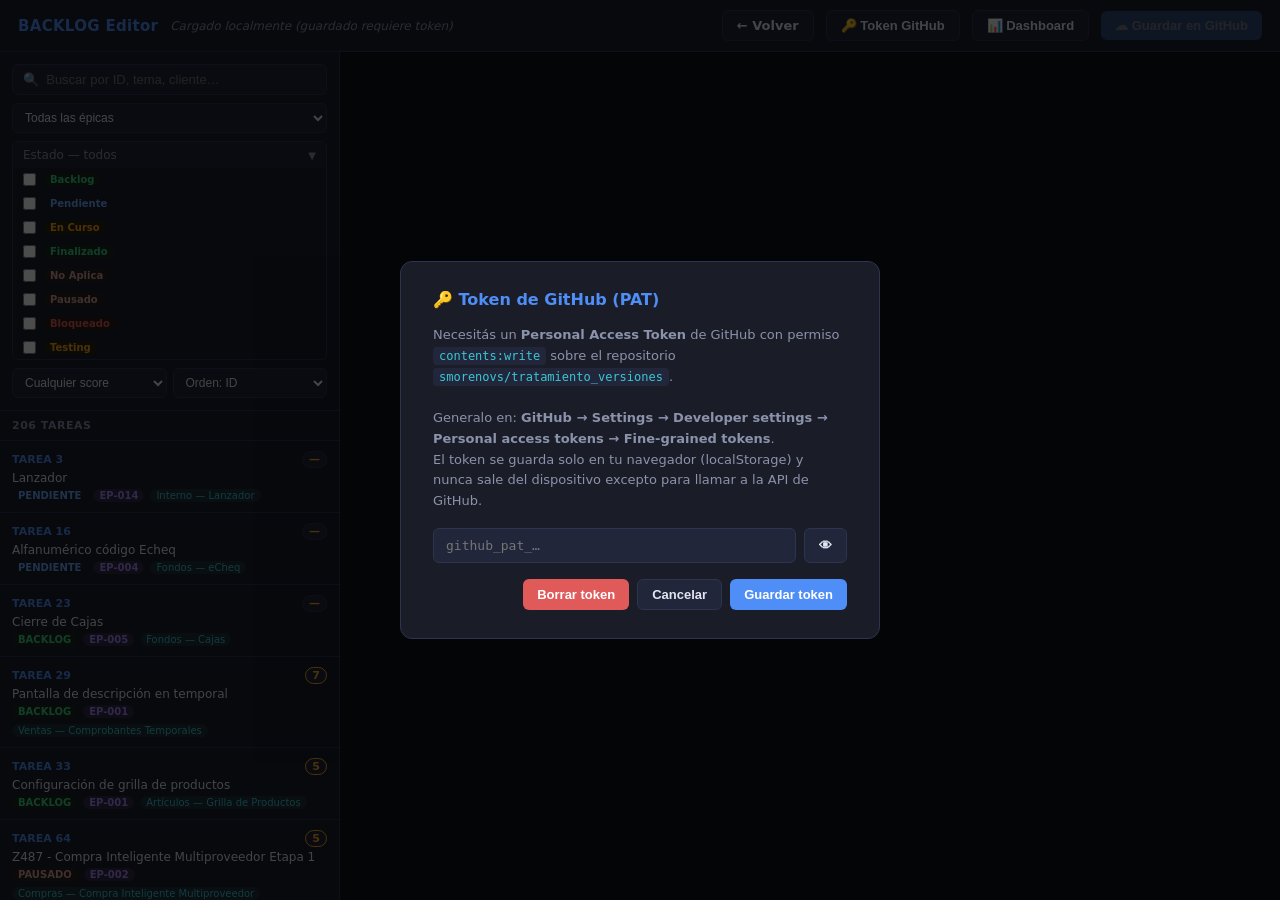
==== backlog.html @ e95cd707 "Score por Epica" ====
<!DOCTYPE html>
<html lang="es">
<head>
<meta charset="UTF-8">
<meta name="viewport" content="width=device-width, initial-scale=1.0">
<title>BACKLOG Editor — VS Ingeniería</title>
<style>
  :root {
    --bg: #0f1117;
    --bg2: #1a1d27;
    --bg3: #22263a;
    --border: #2e3350;
    --accent: #4f8ef7;
    --accent2: #7c5cbf;
    --text: #e2e6f0;
    --text2: #8b92ab;
    --green: #3ecf8e;
    --yellow: #f5a623;
    --red: #e05a5a;
    --cyan: #3bc7d6;
    --radius: 8px;
    --sidebar-w: 340px;
  }
  * { box-sizing: border-box; margin: 0; padding: 0; }
  body { font-family: 'Segoe UI', system-ui, sans-serif; background: var(--bg); color: var(--text); height: 100vh; display: flex; flex-direction: column; overflow: hidden; }

  /* ── TOPBAR ── */
  #topbar {
    display: flex; align-items: center; gap: 12px;
    padding: 10px 18px; background: var(--bg2); border-bottom: 1px solid var(--border);
    flex-shrink: 0;
  }
  #topbar h1 { font-size: 15px; font-weight: 700; color: var(--accent); letter-spacing: .3px; }
  #topbar .sep { flex: 1; }
  #sync-status { font-size: 12px; color: var(--text2); font-style: italic; }
  #dirty-badge { display: none; background: var(--yellow); color: #000; font-size: 11px; font-weight: 700; padding: 2px 7px; border-radius: 10px; }
  button { cursor: pointer; border: none; border-radius: 6px; font-size: 13px; font-weight: 600; padding: 7px 14px; transition: opacity .15s; }
  button:hover { opacity: .85; }
  .btn-secondary { background: var(--bg3); color: var(--text); border: 1px solid var(--border); }
  .btn-save  { background: var(--accent); color: #fff; }
  .btn-save:disabled { opacity: .4; cursor: default; }
  .btn-danger { background: var(--red); color: #fff; }
  a.btn-back { text-decoration: none; background: var(--bg3); color: var(--text); border: 1px solid var(--border); border-radius: 6px; font-size: 13px; font-weight: 600; padding: 7px 14px; }
  a.btn-back:hover { opacity: .85; }

  /* ── BODY ── */
  #body { display: flex; flex: 1; overflow: hidden; }

  /* ── SIDEBAR ── */
  #sidebar {
    width: var(--sidebar-w); min-width: var(--sidebar-w);
    background: var(--bg2); border-right: 1px solid var(--border);
    display: flex; flex-direction: column; overflow: hidden;
  }
  #filters { padding: 12px; display: flex; flex-direction: column; gap: 8px; border-bottom: 1px solid var(--border); }
  #search {
    background: var(--bg3); border: 1px solid var(--border); color: var(--text);
    border-radius: 6px; padding: 7px 10px; font-size: 13px; width: 100%;
  }
  #search:focus { outline: none; border-color: var(--accent); }
  .filter-row { display: flex; gap: 6px; }
  select {
    flex: 1; background: var(--bg3); border: 1px solid var(--border);
    color: var(--text); border-radius: 6px; padding: 6px 8px; font-size: 12px;
  }
  select:focus { outline: none; border-color: var(--accent); }
  #list-header {
    padding: 8px 12px; font-size: 11px; color: var(--text2); font-weight: 600;
    text-transform: uppercase; letter-spacing: .5px; border-bottom: 1px solid var(--border);
    display: flex; justify-content: space-between;
  }
  #task-list { flex: 1; overflow-y: auto; }
  .task-item {
    padding: 10px 12px; border-bottom: 1px solid var(--border);
    cursor: pointer; transition: background .1s;
  }
  .task-item:hover { background: var(--bg3); }
  .task-item.active { background: rgba(79,142,247,.12); border-left: 3px solid var(--accent); }
  .task-item .ti-top { display: flex; align-items: center; gap: 6px; margin-bottom: 3px; }
  .task-item .ti-id { font-size: 11px; font-weight: 700; color: var(--accent); }
  .task-item .ti-score {
    margin-left: auto; font-size: 11px; font-weight: 700;
    background: var(--bg3); border: 1px solid var(--border);
    padding: 1px 6px; border-radius: 10px; color: var(--yellow);
  }
  .task-item .ti-score.has-score { border-color: var(--yellow); }
  .task-item .ti-tema { font-size: 12px; color: var(--text); overflow: hidden; display: -webkit-box; -webkit-line-clamp: 2; -webkit-box-orient: vertical; }
  .task-item .ti-meta { display: flex; gap: 6px; margin-top: 4px; flex-wrap: wrap; }
  .badge { font-size: 10px; font-weight: 600; padding: 1px 6px; border-radius: 10px; }
  .badge-estado-1 { background: #1a2a1a; color: var(--green); }
  .badge-estado-2 { background: #1a1f2a; color: #6aa8ff; }
  .badge-estado-3 { background: #2a2010; color: var(--yellow); }
  .badge-estado-6 { background: #2a1e1e; color: #d4a0a0; }
  .badge-estado-7 { background: #2a1a1a; color: var(--red); }
  .badge-epica { background: rgba(124,92,191,.2); color: #a886f7; }
  .badge-modulo { background: rgba(59,199,214,.1); color: var(--cyan); font-weight: 500; }

  /* ── FILTRO ESTADOS (checkboxes) ── */
  .estado-filter { border: 1px solid var(--border); border-radius: 6px; overflow: hidden; }
  .estado-filter-header {
    display: flex; align-items: center; justify-content: space-between;
    padding: 6px 10px; background: var(--bg3); cursor: pointer; user-select: none;
    font-size: 12px; color: var(--text2);
  }
  .estado-filter-header:hover { color: var(--text); }
  .estado-filter-header .ef-chevron { font-size: 10px; transition: transform .2s; }
  .estado-filter-header.collapsed .ef-chevron { transform: rotate(-90deg); }
  .estado-filter-body { display: flex; flex-direction: column; gap: 1px; }
  .estado-filter-body.hidden { display: none; }
  .estado-cb-row {
    display: flex; align-items: center; gap: 8px;
    padding: 5px 10px; cursor: pointer;
    transition: background .1s;
  }
  .estado-cb-row:hover { background: var(--bg3); }
  .estado-cb-row input[type=checkbox] { accent-color: var(--accent); width: 13px; height: 13px; cursor: pointer; flex-shrink: 0; }
  .estado-cb-row .badge { pointer-events: none; }

  /* ── MAIN ── */
  #main { flex: 1; overflow-y: auto; padding: 24px; display: flex; flex-direction: column; }
  #empty-state { flex: 1; display: flex; flex-direction: column; align-items: center; justify-content: center; color: var(--text2); gap: 10px; }
  #empty-state .big { font-size: 40px; }
  #loading-state { flex: 1; display: none; flex-direction: column; align-items: center; justify-content: center; color: var(--text2); gap: 10px; }
  .spinner { width: 32px; height: 32px; border: 3px solid var(--border); border-top-color: var(--accent); border-radius: 50%; animation: spin .8s linear infinite; }
  @keyframes spin { to { transform: rotate(360deg); } }

  #editor { display: none; }
  .section { background: var(--bg2); border: 1px solid var(--border); border-radius: var(--radius); margin-bottom: 16px; overflow: hidden; }
  .section-header {
    padding: 12px 16px; background: var(--bg3); cursor: pointer;
    display: flex; align-items: center; gap: 8px; user-select: none;
    border-bottom: 1px solid var(--border);
  }
  .section-header h3 { font-size: 13px; font-weight: 700; text-transform: uppercase; letter-spacing: .5px; }
  .section-header .chevron { margin-left: auto; font-size: 12px; color: var(--text2); transition: transform .2s; }
  .section-header.collapsed .chevron { transform: rotate(-90deg); }
  .section-body { padding: 16px; display: grid; gap: 12px; }
  .section-body.hidden { display: none; }

  .field { display: flex; flex-direction: column; gap: 4px; }
  .field label { font-size: 11px; font-weight: 700; text-transform: uppercase; letter-spacing: .5px; color: var(--text2); }
  .field input, .field textarea, .field select {
    background: var(--bg3); border: 1px solid var(--border);
    color: var(--text); border-radius: 6px; padding: 8px 10px; font-size: 13px;
    font-family: inherit; transition: border-color .15s;
  }
  .field input:focus, .field textarea:focus, .field select:focus { outline: none; border-color: var(--accent); }
  .field textarea { resize: vertical; min-height: 70px; line-height: 1.5; }
  .field .readonly { opacity: .55; cursor: default; }
  .grid-2 { grid-template-columns: 1fr 1fr; }
  .grid-3 { grid-template-columns: 1fr 1fr 1fr; }
  .col-span-2 { grid-column: span 2; }
  .col-span-3 { grid-column: span 3; }

  .criterio-list { display: flex; flex-direction: column; gap: 6px; }
  .criterio-row { display: flex; gap: 6px; align-items: flex-start; }
  .criterio-row span { color: var(--text2); font-size: 13px; line-height: 34px; }
  .criterio-row input { flex: 1; }
  .btn-icon { background: none; border: 1px solid var(--border); color: var(--text2); padding: 4px 8px; font-size: 14px; border-radius: 4px; }
  .btn-icon:hover { background: var(--bg3); color: var(--text); }
  .btn-add-ca { background: none; border: 1px dashed var(--border); color: var(--text2); font-size: 12px; padding: 6px; width: 100%; border-radius: 6px; margin-top: 4px; }
  .btn-add-ca:hover { border-color: var(--accent); color: var(--accent); }

  .scoring-grid { display: grid; grid-template-columns: 1fr 1fr 1fr 1fr 1fr; gap: 12px; }
  .score-field { display: flex; flex-direction: column; gap: 6px; align-items: center; text-align: center; }
  .score-field label { font-size: 11px; font-weight: 700; text-transform: uppercase; letter-spacing: .5px; color: var(--text2); }
  .score-field input {
    width: 100%; text-align: center; font-size: 20px; font-weight: 700;
    background: var(--bg3); border: 1px solid var(--border);
    color: var(--text); border-radius: 8px; padding: 12px 8px;
  }
  .score-field input:focus { outline: none; border-color: var(--accent); }
  .score-field.total input {
    background: rgba(245,166,35,.08); border-color: var(--yellow);
    color: var(--yellow); cursor: default; font-size: 24px; pointer-events: none;
  }
  .score-hint { font-size: 10px; color: var(--text2); }

  /* ── MODAL PAT ── */
  #pat-overlay {
    display: none; position: fixed; inset: 0; background: rgba(0,0,0,.7);
    z-index: 100; align-items: center; justify-content: center;
  }
  #pat-overlay.open { display: flex; }
  #pat-modal {
    background: var(--bg2); border: 1px solid var(--border); border-radius: 12px;
    padding: 28px 32px; width: 480px; max-width: 95vw; display: flex; flex-direction: column; gap: 16px;
  }
  #pat-modal h2 { font-size: 16px; font-weight: 700; color: var(--accent); }
  #pat-modal p { font-size: 13px; color: var(--text2); line-height: 1.6; }
  #pat-modal code { background: var(--bg3); padding: 2px 6px; border-radius: 4px; font-size: 12px; color: var(--cyan); }
  #pat-modal .pat-input-row { display: flex; gap: 8px; }
  #pat-input {
    flex: 1; background: var(--bg3); border: 1px solid var(--border); color: var(--text);
    border-radius: 6px; padding: 9px 12px; font-size: 13px; font-family: monospace;
  }
  #pat-input:focus { outline: none; border-color: var(--accent); }
  #pat-modal .pat-actions { display: flex; gap: 8px; justify-content: flex-end; }
  #pat-error { font-size: 12px; color: var(--red); display: none; }

  /* ── DASHBOARD ── */
  #dashboard { display: none; overflow-y: auto; padding: 24px; flex: 1; }
  .dash-grid { display: grid; grid-template-columns: 1fr 1fr; gap: 16px; }
  .dash-full { grid-column: span 2; }
  .dash-card { background: var(--bg2); border: 1px solid var(--border); border-radius: var(--radius); padding: 18px 20px; }
  .dash-card-title {
    font-size: 11px; font-weight: 700; text-transform: uppercase; letter-spacing: .6px;
    color: var(--text2); margin-bottom: 14px;
  }
  /* Epica × estado */
  .dep-row { display: flex; align-items: center; gap: 8px; margin-bottom: 7px; font-size: 12px; }
  .dep-label { width: 130px; flex-shrink: 0; color: var(--text2); white-space: nowrap; overflow: hidden; text-overflow: ellipsis; }
  .dep-track { flex: 1; height: 10px; background: var(--bg3); border-radius: 5px; overflow: hidden; display: flex; }
  .dep-seg { height: 100%; }
  .dep-total { width: 28px; text-align: right; color: var(--text2); font-size: 11px; flex-shrink: 0; }
  .dep-score-wrap { display: flex; align-items: center; gap: 4px; flex-shrink: 0; }
  .dep-score-track { width: 40px; height: 6px; background: var(--bg3); border-radius: 3px; overflow: hidden; }
  .dep-score-fill { height: 100%; background: var(--yellow); border-radius: 3px; }
  .dep-score-lbl { font-size: 10px; color: var(--yellow); width: 32px; text-align: right; }
  .dep-seg-1 { background: var(--green); }
  .dep-seg-2 { background: #6aa8ff; }
  .dep-seg-3 { background: var(--yellow); }
  .dep-seg-4 { background: #50c878; }
  .dep-seg-5 { background: #888; }
  .dep-seg-6 { background: #d4a0a0; }
  .dep-seg-7 { background: var(--red); }
  .dep-seg-8 { background: var(--cyan); }
  /* Score vs Sin Score */
  .dash-score-pair { display: flex; gap: 24px; margin-bottom: 14px; }
  .dash-big-block { display: flex; flex-direction: column; align-items: center; gap: 2px; flex: 1; }
  .dash-big { font-size: 36px; font-weight: 700; }
  .dash-big.scored { color: var(--yellow); }
  .dash-big.unscored { color: var(--text2); }
  .dash-big-label { font-size: 11px; color: var(--text2); text-transform: uppercase; letter-spacing: .4px; }
  .dash-prop-track { height: 8px; background: var(--bg3); border-radius: 4px; overflow: hidden; }
  .dash-prop-fill { height: 100%; background: var(--yellow); border-radius: 4px; }
  /* Distribución */
  .dist-row { display: flex; align-items: center; gap: 8px; margin-bottom: 5px; font-size: 12px; }
  .dist-key { width: 28px; text-align: right; color: var(--accent); font-weight: 700; flex-shrink: 0; }
  .dist-track { flex: 1; height: 14px; background: var(--bg3); border-radius: 3px; overflow: hidden; }
  .dist-fill { height: 100%; background: var(--accent); border-radius: 3px; opacity: .8; }
  .dist-count { width: 28px; color: var(--text2); font-size: 11px; flex-shrink: 0; }
  /* Criterios */
  .crit-row { display: flex; align-items: center; gap: 10px; margin-bottom: 10px; font-size: 12px; }
  .crit-label { width: 100px; flex-shrink: 0; color: var(--text); font-weight: 600; }
  .crit-filled { width: 60px; flex-shrink: 0; font-size: 11px; color: var(--text2); }
  .crit-track { flex: 1; height: 8px; background: var(--bg3); border-radius: 4px; overflow: hidden; }
  .crit-fill { height: 100%; background: var(--accent2); border-radius: 4px; }
  .crit-avg { width: 36px; text-align: right; font-weight: 700; color: var(--accent2); font-size: 13px; flex-shrink: 0; }
  .dash-legend { display: flex; flex-wrap: wrap; gap: 8px; margin-bottom: 12px; }
  .dash-legend-item { display: flex; align-items: center; gap: 4px; font-size: 10px; color: var(--text2); }
  .dash-legend-dot { width: 8px; height: 8px; border-radius: 50%; flex-shrink: 0; }

  /* ── TOAST ── */
  #toast {
    position: fixed; bottom: 24px; right: 24px; z-index: 200;
    background: var(--bg2); border: 1px solid var(--border); border-radius: 8px;
    padding: 12px 18px; font-size: 13px; font-weight: 600;
    transform: translateY(80px); opacity: 0; transition: all .3s;
    pointer-events: none;
  }
  #toast.show { transform: translateY(0); opacity: 1; }
  #toast.success { border-color: var(--green); color: var(--green); }
  #toast.error   { border-color: var(--red);   color: var(--red);   }

  ::-webkit-scrollbar { width: 6px; }
  ::-webkit-scrollbar-track { background: transparent; }
  ::-webkit-scrollbar-thumb { background: var(--border); border-radius: 3px; }
  ::-webkit-scrollbar-thumb:hover { background: #4a5070; }
</style>
</head>
<body>

<!-- TOP BAR -->
<div id="topbar">
  <h1>BACKLOG Editor</h1>
  <span id="sync-status">Cargando…</span>
  <span id="dirty-badge">● Sin guardar</span>
  <span class="sep"></span>
  <a href="index.html" class="btn-back">← Volver</a>
  <button class="btn-secondary" onclick="openPatModal()">🔑 Token GitHub</button>
  <button class="btn-secondary" id="btn-dash" onclick="toggleDashboard()" disabled>📊 Dashboard</button>
  <button class="btn-save" id="btn-save" onclick="saveToGitHub()" disabled>☁ Guardar en GitHub</button>
</div>

<!-- BODY -->
<div id="body">

  <!-- SIDEBAR -->
  <div id="sidebar">
    <div id="filters">
      <input id="search" type="text" placeholder="🔍  Buscar por ID, tema, cliente…" oninput="renderList()">
      <div class="filter-row">
        <select id="f-epica" onchange="renderList()">
          <option value="">Todas las épicas</option>
        </select>
      </div>
      <div class="estado-filter">
        <div class="estado-filter-header" onclick="toggleEstadoFilter(this)">
          <span id="estado-filter-label">Estado — todos</span>
          <span class="ef-chevron">▼</span>
        </div>
        <div class="estado-filter-body">
          <label class="estado-cb-row"><input type="checkbox" value="1_BACKLOG"    onchange="renderList(); updateEstadoLabel()"><span class="badge badge-estado-1">Backlog</span></label>
          <label class="estado-cb-row"><input type="checkbox" value="2_PENDIENTE"  onchange="renderList(); updateEstadoLabel()"><span class="badge badge-estado-2">Pendiente</span></label>
          <label class="estado-cb-row"><input type="checkbox" value="3_EN CURSO"   onchange="renderList(); updateEstadoLabel()"><span class="badge badge-estado-3">En Curso</span></label>
          <label class="estado-cb-row"><input type="checkbox" value="4_FINALIZADO" onchange="renderList(); updateEstadoLabel()"><span class="badge badge-estado-1">Finalizado</span></label>
          <label class="estado-cb-row"><input type="checkbox" value="5_NO APLICA"  onchange="renderList(); updateEstadoLabel()"><span class="badge badge-estado-6">No Aplica</span></label>
          <label class="estado-cb-row"><input type="checkbox" value="6_PAUSADO"    onchange="renderList(); updateEstadoLabel()"><span class="badge badge-estado-6">Pausado</span></label>
          <label class="estado-cb-row"><input type="checkbox" value="7_BLOQUEADO"  onchange="renderList(); updateEstadoLabel()"><span class="badge badge-estado-7">Bloqueado</span></label>
          <label class="estado-cb-row"><input type="checkbox" value="8_TESTING"    onchange="renderList(); updateEstadoLabel()"><span class="badge badge-estado-3">Testing</span></label>
        </div>
      </div>
      <div class="filter-row">
        <select id="f-score-filter" onchange="renderList()">
          <option value="">Cualquier score</option>
          <option value="scored">Con score</option>
          <option value="unscored">Sin score</option>
        </select>
        <select id="f-sort" onchange="renderList()">
          <option value="id">Orden: ID</option>
          <option value="score-desc">Score ↓</option>
          <option value="score-asc">Score ↑</option>
          <option value="epica">Épica</option>
        </select>
      </div>
    </div>
    <div id="list-header">
      <span id="list-count">0 tareas</span>
    </div>
    <div id="task-list"></div>
  </div>

  <!-- MAIN -->
  <div id="main">
    <div id="loading-state" style="display:flex">
      <div class="spinner"></div>
      <div>Cargando BACKLOG…</div>
    </div>

    <div id="empty-state" style="display:none">
      <div class="big">⚠️</div>
      <div id="empty-msg">No se pudo cargar el BACKLOG.</div>
    </div>

    <div id="dashboard"></div>

    <div id="editor">
      <!-- HEADER DE TAREA -->
      <div class="section">
        <div class="section-header" onclick="toggleSection(this)">
          <h3 id="editor-title">Tarea</h3>
          <span class="badge badge-estado-2" id="badge-estado"></span>
          <span class="badge badge-epica" id="badge-epica"></span>
          <span class="chevron">▼</span>
        </div>
        <div class="section-body grid-2">
          <div class="field col-span-2">
            <label>Tema</label>
            <input type="text" id="f-tema" oninput="markDirty()">
          </div>
          <div class="field">
            <label>Identificador</label>
            <input type="text" id="f-ident" class="readonly" readonly>
          </div>
          <div class="field">
            <label>Cliente</label>
            <input type="text" id="f-cliente" oninput="markDirty()">
          </div>
          <div class="field">
            <label>Tipo</label>
            <select id="f-tipo" onchange="markDirty()">
              <option>Nuevo</option><option>Mejora</option><option>Ajuste</option>
              <option>Revisar</option><option>Investigación</option>
            </select>
          </div>
          <div class="field">
            <label>Estado</label>
            <select id="f-estado-t" onchange="markDirty(); updateBadges()">
              <option value="1_BACKLOG">1_BACKLOG</option>
              <option value="2_PENDIENTE">2_PENDIENTE</option>
              <option value="3_EN CURSO">3_EN CURSO</option>
              <option value="4_FINALIZADO">4_FINALIZADO</option>
              <option value="5_NO APLICA">5_NO APLICA</option>
              <option value="6_PAUSADO">6_PAUSADO</option>
              <option value="7_BLOQUEADO">7_BLOQUEADO</option>
              <option value="8_TESTING">8_TESTING</option>
            </select>
          </div>
          <div class="field">
            <label>Responsable</label>
            <input type="text" id="f-responsable" oninput="markDirty()">
          </div>
          <div class="field col-span-2">
            <label>Detalle</label>
            <textarea id="f-detalle" rows="3" oninput="markDirty()"></textarea>
          </div>
        </div>
      </div>

      <!-- CASO DE USO -->
      <div class="section">
        <div class="section-header" onclick="toggleSection(this)">
          <h3>Historia de Usuario &amp; Caso de Uso</h3>
          <span class="chevron">▼</span>
        </div>
        <div class="section-body">
          <div class="field">
            <label>Historia de Usuario</label>
            <textarea id="f-hu" rows="2" oninput="markDirty()"></textarea>
          </div>
          <div style="display:grid;grid-template-columns:1fr 1fr 1fr;gap:12px">
            <div class="field">
              <label>Módulo</label>
              <input type="text" id="f-modulo" oninput="markDirty()">
            </div>
            <div class="field">
              <label>Épica</label>
              <select id="f-epica-t" onchange="markDirty(); updateBadges()"></select>
            </div>
            <div class="field">
              <label>Complejidad</label>
              <select id="f-complejidad" onchange="markDirty()">
                <option>Baja</option><option>Media</option><option>Alta</option>
              </select>
            </div>
          </div>
          <div class="field">
            <label>Actor</label>
            <input type="text" id="f-actor" oninput="markDirty()">
          </div>
          <div class="field">
            <label>Precondición</label>
            <textarea id="f-pre" rows="2" oninput="markDirty()"></textarea>
          </div>
          <div class="field">
            <label>Flujo Normal</label>
            <textarea id="f-flujo-n" rows="4" oninput="markDirty()"></textarea>
          </div>
          <div class="field">
            <label>Flujo Alternativo</label>
            <textarea id="f-flujo-a" rows="2" oninput="markDirty()"></textarea>
          </div>
          <div class="field">
            <label>Postcondición</label>
            <textarea id="f-post" rows="2" oninput="markDirty()"></textarea>
          </div>
          <div class="field">
            <label>Excepción</label>
            <textarea id="f-excep" rows="2" oninput="markDirty()"></textarea>
          </div>
          <div class="field">
            <label>Criterios de Aceptación</label>
            <div class="criterio-list" id="ca-list"></div>
            <button class="btn-add-ca" onclick="addCriterio()">+ Agregar criterio</button>
          </div>
        </div>
      </div>

      <!-- SCORING -->
      <div class="section">
        <div class="section-header" onclick="toggleSection(this)">
          <h3>Scoring &amp; Priorización</h3>
          <span class="chevron">▼</span>
        </div>
        <div class="section-body">
          <div class="scoring-grid">
            <div class="score-field">
              <label>Impacto</label>
              <input type="number" id="f-impacto" min="0" max="100" placeholder="—">
              <span class="score-hint">¿Qué consecuencia real tiene para el negocio si esta tarea no se resuelve en el próximo sprint?</span>
              <span class="score-hint">Valores posibles: 1 (Bajo), 2 (Medio), 3 (Alto)</span>
            </div>
            <div class="score-field">
              <label>Estado Ejec.</label>
              <input type="number" id="f-estado-ejec" min="0" max="100" placeholder="—">
              <span class="score-hint">¿Puede avanzar en el próximo sprint, o tiene un impedimento?</span>
              <span class="score-hint">Valores posibles: 0 (Pausado), 1 (Bloqueo externo), 2 (Desbloqueable), 3 (Activo)</span>
            </div>
            <div class="score-field">
              <label>Esfuerzo</label>
              <input type="number" id="f-esfuerzo" min="0" max="100" placeholder="—">
              <span class="score-hint">¿Cuánto cuesta hacer la tarea? (inverso de complejidad — los quick wins suben)</span>
              <span class="score-hint">Valores posibles: 1 (Alto), 2 (Medio), 3 (Bajo)</span>
            </div>
            <div class="score-field">
              <label>Presión</label>
              <input type="number" id="f-presion" min="0" max="100" placeholder="—">
              <span class="score-hint">¿Algún cliente preguntó por esta tarea en los últimos 30 días?</span>
              <span class="score-hint">Valores posibles: 0 (No), 1 (Si)</span>
            </div>
            <div class="score-field total">
              <label>Score Total</label>
              <input type="number" id="f-score-total" placeholder="—" tabindex="-1">
              <span class="score-hint">Suma automática</span>
            </div>
          </div>
        </div>
      </div>
    </div><!-- /editor -->
  </div><!-- /main -->
</div><!-- /body -->

<!-- MODAL: GitHub PAT -->
<div id="pat-overlay">
  <div id="pat-modal">
    <h2>🔑 Token de GitHub (PAT)</h2>
    <p>
      Necesitás un <strong>Personal Access Token</strong> de GitHub con permiso
      <code>contents:write</code> sobre el repositorio <code>smorenovs/tratamiento_versiones</code>.<br><br>
      Generalo en: <strong>GitHub → Settings → Developer settings → Personal access tokens → Fine-grained tokens</strong>.<br>
      El token se guarda solo en tu navegador (localStorage) y nunca sale del dispositivo excepto para llamar a la API de GitHub.
    </p>
    <div class="pat-input-row">
      <input id="pat-input" type="password" placeholder="github_pat_…" autocomplete="off">
      <button class="btn-secondary" onclick="togglePatVisibility()">👁</button>
    </div>
    <div id="pat-error">Token inválido o sin permisos suficientes.</div>
    <div class="pat-actions">
      <button class="btn-danger" onclick="clearPat()">Borrar token</button>
      <button class="btn-secondary" onclick="closePatModal()">Cancelar</button>
      <button class="btn-save" onclick="savePat()">Guardar token</button>
    </div>
  </div>
</div>

<!-- TOAST -->
<div id="toast"></div>

<script>
// ── Config GitHub ──────────────────────────────────────────────────────────
const GH_OWNER  = 'smorenovs';
const GH_REPO   = 'tratamiento_versiones';
const GH_PATH   = 'data/BACKLOG.json';
const GH_BRANCH = 'master';
const PAT_KEY   = 'vs_gh_pat';

// ── Estado global ──────────────────────────────────────────────────────────
let backlog    = null;
let fileSha    = null;   // SHA del archivo en GitHub (necesario para hacer PUT)
let isDirty    = false;
let currentId  = null;
let cuMap      = {};
let tarMap     = {};

// ── PAT helpers ────────────────────────────────────────────────────────────
function getPat()       { return localStorage.getItem(PAT_KEY) || ''; }
function hasPat()       { return !!getPat(); }

function openPatModal() {
  document.getElementById('pat-input').value = getPat();
  document.getElementById('pat-error').style.display = 'none';
  document.getElementById('pat-overlay').classList.add('open');
}
function closePatModal() {
  document.getElementById('pat-overlay').classList.remove('open');
}
function togglePatVisibility() {
  const inp = document.getElementById('pat-input');
  inp.type = inp.type === 'password' ? 'text' : 'password';
}
function savePat() {
  const val = document.getElementById('pat-input').value.trim();
  if (!val) return;
  localStorage.setItem(PAT_KEY, val);
  closePatModal();
  toast('Token guardado', 'success');
  document.getElementById('btn-save').disabled = false;
}
function clearPat() {
  localStorage.removeItem(PAT_KEY);
  document.getElementById('pat-input').value = '';
  toast('Token eliminado', 'success');
  closePatModal();
  document.getElementById('btn-save').disabled = true;
}

// ── Carga inicial desde GitHub ─────────────────────────────────────────────
async function loadFromGitHub() {
  const url = `https://api.github.com/repos/${GH_OWNER}/${GH_REPO}/contents/${GH_PATH}?ref=${GH_BRANCH}`;
  const headers = { 'Accept': 'application/vnd.github.v3+json' };
  if (hasPat()) headers['Authorization'] = `Bearer ${getPat()}`;

  try {
    const res = await fetch(url, { headers });
    if (!res.ok) throw new Error(`HTTP ${res.status}`);
    const meta = await res.json();
    fileSha  = meta.sha;
    const byteArray = Uint8Array.from(atob(meta.content.replace(/\n/g, '')), c => c.charCodeAt(0));
    const text = new TextDecoder('utf-8').decode(byteArray);
    backlog  = JSON.parse(text);
    initData();
    document.getElementById('sync-status').textContent = 'Sincronizado con GitHub';
    document.getElementById('btn-save').disabled = !hasPat();
    document.getElementById('btn-dash').disabled = false;
  } catch (e) {
    // Fallback: intentar fetch directo (funciona en GitHub Pages sin PAT para repos públicos)
    try {
      const raw = await fetch(`./data/BACKLOG.json?_=${Date.now()}`);
      if (!raw.ok) throw new Error('fallback failed');
      backlog = await raw.json();
      fileSha = null;
      initData();
      document.getElementById('sync-status').textContent = 'Cargado localmente (guardado requiere token)';
      document.getElementById('btn-save').disabled = !hasPat();
      document.getElementById('btn-dash').disabled = false;
    } catch (e2) {
      document.getElementById('loading-state').style.display = 'none';
      document.getElementById('empty-state').style.display = 'flex';
      document.getElementById('empty-msg').textContent = 'No se pudo cargar el BACKLOG. Verificá la conexión o el token.';
    }
  }
}

// ── Guardar en GitHub via API ──────────────────────────────────────────────
async function saveToGitHub() {
  if (!backlog || !hasPat()) {
    openPatModal();
    return;
  }
  if (currentId) saveCurrentToMemory();

  const btn = document.getElementById('btn-save');
  btn.disabled = true;
  btn.textContent = '⏳ Guardando…';

  try {
    // Si no tenemos SHA, obtenerlo primero
    if (!fileSha) {
      const metaRes = await fetch(
        `https://api.github.com/repos/${GH_OWNER}/${GH_REPO}/contents/${GH_PATH}?ref=${GH_BRANCH}`,
        { headers: { 'Authorization': `Bearer ${getPat()}`, 'Accept': 'application/vnd.github.v3+json' } }
      );
      if (metaRes.ok) fileSha = (await metaRes.json()).sha;
    }

    const content = btoa(unescape(encodeURIComponent(JSON.stringify(backlog, null, 2))));
    const body = {
      message: `backlog: actualización desde editor web — ${new Date().toLocaleString('es-AR')}`,
      content,
      branch: GH_BRANCH,
      ...(fileSha ? { sha: fileSha } : {})
    };

    const res = await fetch(
      `https://api.github.com/repos/${GH_OWNER}/${GH_REPO}/contents/${GH_PATH}`,
      {
        method: 'PUT',
        headers: {
          'Authorization': `Bearer ${getPat()}`,
          'Accept': 'application/vnd.github.v3+json',
          'Content-Type': 'application/json'
        },
        body: JSON.stringify(body)
      }
    );

    if (!res.ok) {
      const err = await res.json().catch(() => ({}));
      throw new Error(err.message || `HTTP ${res.status}`);
    }

    const data = await res.json();
    fileSha = data.content.sha;
    isDirty = false;
    updateDirtyBadge();
    document.getElementById('sync-status').textContent = 'Guardado en GitHub ✓';
    toast('Cambios guardados en GitHub', 'success');
    renderList();
  } catch (e) {
    console.error(e);
    toast('Error al guardar: ' + e.message, 'error');
    if (e.message.includes('401') || e.message.includes('403') || e.message.includes('Bad credentials')) {
      document.getElementById('pat-error').style.display = 'block';
      openPatModal();
    }
  } finally {
    btn.disabled = false;
    btn.textContent = '☁ Guardar en GitHub';
  }
}

// ── Inicialización ─────────────────────────────────────────────────────────
function initData() {
  cuMap = {}; tarMap = {};
  for (const cu of backlog.CASOS_USO) cuMap[cu.identificador] = cu;
  for (const t  of backlog.TAREAS)    tarMap[t.identificador]  = t;

  const sel = document.getElementById('f-epica');
  sel.innerHTML = '<option value="">Todas las épicas</option>';
  for (const ep of backlog.EPICAS) {
    const o = document.createElement('option');
    o.value = ep.id_epica;
    o.textContent = ep.id_epica + ' — ' + ep.epica;
    sel.appendChild(o);
  }

  const selEp = document.getElementById('f-epica-t');
  selEp.innerHTML = '';
  for (const ep of backlog.EPICAS) {
    const o = document.createElement('option');
    o.value = ep.id_epica;
    o.textContent = ep.id_epica + ' — ' + ep.epica;
    selEp.appendChild(o);
  }

  document.getElementById('loading-state').style.display = 'none';
  renderList();
}

// ── Lista de tareas ────────────────────────────────────────────────────────
function getEstadosSeleccionados() {
  return [...document.querySelectorAll('.estado-filter-body input:checked')].map(cb => cb.value);
}

function updateEstadoLabel() {
  const sel = getEstadosSeleccionados();
  document.getElementById('estado-filter-label').textContent =
    sel.length === 0 ? 'Estado — todos' : `Estado — ${sel.length} seleccionado${sel.length > 1 ? 's' : ''}`;
}

function toggleEstadoFilter(header) {
  header.classList.toggle('collapsed');
  header.nextElementSibling.classList.toggle('hidden');
}

function renderList() {
  if (!backlog) return;
  const q     = document.getElementById('search').value.toLowerCase();
  const fEp   = document.getElementById('f-epica').value;
  const fEst  = getEstadosSeleccionados();
  const fSc   = document.getElementById('f-score-filter').value;
  const fSort = document.getElementById('f-sort').value;

  let items = backlog.TAREAS.map(t => ({ t, cu: cuMap[t.identificador] }));

  if (q) items = items.filter(({ t }) =>
    t.identificador.toLowerCase().includes(q) ||
    t.tema.toLowerCase().includes(q) ||
    (t.cliente || '').toLowerCase().includes(q)
  );
  if (fEp)  items = items.filter(({ cu }) => cu?.tags?.epica_id === fEp);
  if (fEst.length) items = items.filter(({ t }) => fEst.includes(t.estado));
  if (fSc === 'scored')   items = items.filter(({ cu }) => cu?.score != null);
  if (fSc === 'unscored') items = items.filter(({ cu }) => cu?.score == null);

  const numId = id => parseInt(id.replace(/\D/g,'')) || 0;
  if (fSort === 'id')         items.sort((a,b) => numId(a.t.identificador) - numId(b.t.identificador));
  if (fSort === 'score-desc') items.sort((a,b) => (b.cu?.score ?? -1) - (a.cu?.score ?? -1));
  if (fSort === 'score-asc')  items.sort((a,b) => (a.cu?.score ?? 999) - (b.cu?.score ?? 999));
  if (fSort === 'epica')      items.sort((a,b) => (a.cu?.tags?.epica_id || '').localeCompare(b.cu?.tags?.epica_id || ''));

  document.getElementById('list-count').textContent = items.length + ' tareas';

  const container = document.getElementById('task-list');
  container.innerHTML = '';
  for (const { t, cu } of items) {
    const score = cu?.score;
    const div = document.createElement('div');
    div.className = 'task-item' + (t.identificador === currentId ? ' active' : '');
    div.dataset.id = t.identificador;
    div.onclick = () => selectTask(t.identificador);
    div.innerHTML = `
      <div class="ti-top">
        <span class="ti-id">${t.identificador}</span>
        <span class="ti-score ${score != null ? 'has-score' : ''}">${score != null ? score : '—'}</span>
      </div>
      <div class="ti-tema">${escHtml(t.tema)}</div>
      <div class="ti-meta">
        <span class="badge ${badgeEstadoClass(t.estado)}">${estadoLabel(t.estado)}</span>
        ${cu?.tags?.epica_id ? `<span class="badge badge-epica">${cu.tags.epica_id}</span>` : ''}
        ${cu?.tags?.modulo ? `<span class="badge badge-modulo">${escHtml(cu.tags.modulo)}</span>` : ''}
      </div>`;
    container.appendChild(div);
  }
}

function badgeEstadoClass(e) {
  const m = { '1_BACKLOG':'badge-estado-1','2_PENDIENTE':'badge-estado-2',
              '3_EN CURSO':'badge-estado-3','6_PAUSADO':'badge-estado-6','7_BLOQUEADO':'badge-estado-7' };
  return m[e] || 'badge-estado-2';
}
function estadoLabel(e) { return e.replace(/^\d_/,''); }

// ── Selección de tarea ─────────────────────────────────────────────────────
function selectTask(id) {
  if (currentId && isDirty) saveCurrentToMemory();
  currentId = id;

  document.querySelectorAll('.task-item').forEach(el => {
    el.classList.toggle('active', el.dataset.id === id);
  });

  const t  = tarMap[id];
  const cu = cuMap[id] || {};

  document.getElementById('f-ident').value       = t.identificador;
  document.getElementById('f-tema').value        = t.tema;
  document.getElementById('f-cliente').value     = t.cliente;
  document.getElementById('f-tipo').value        = t.tipo;
  document.getElementById('f-estado-t').value    = t.estado;
  document.getElementById('f-responsable').value = t.responsable;
  document.getElementById('f-detalle').value     = t.detalle;

  document.getElementById('f-hu').value          = cu.historia_usuario || '';
  document.getElementById('f-modulo').value      = cu.tags?.modulo || '';
  document.getElementById('f-epica-t').value     = cu.tags?.epica_id || '';
  document.getElementById('f-complejidad').value = cu.complejidad_estimada || 'Media';
  document.getElementById('f-actor').value       = cu.actor || '';
  document.getElementById('f-pre').value         = cu.precondicion || '';
  document.getElementById('f-flujo-n').value     = cu.flujo_normal || '';
  document.getElementById('f-flujo-a').value     = cu.flujo_alternativo || '';
  document.getElementById('f-post').value        = cu.postcondicion || '';
  document.getElementById('f-excep').value       = cu.excepcion || '';

  renderCriterios(cu.criterios_aceptacion || []);

  document.getElementById('f-impacto').value     = cu.impacto     ?? '';
  document.getElementById('f-esfuerzo').value    = cu.esfuerzo    ?? '';
  document.getElementById('f-presion').value     = cu.presion     ?? '';
  document.getElementById('f-estado-ejec').value = cu.estado_ejec ?? '';

  updateBadges();
  recalcScore();
  document.getElementById('editor').style.display = 'block';
  document.getElementById('editor-title').textContent = t.identificador;
  document.getElementById('main').scrollTop = 0;
}

function renderCriterios(list) {
  const container = document.getElementById('ca-list');
  container.innerHTML = '';
  list.forEach((c, i) => addCriterioRow(c, i));
}

function addCriterioRow(text) {
  const container = document.getElementById('ca-list');
  const row = document.createElement('div');
  row.className = 'criterio-row';
  const n = container.children.length + 1;
  row.innerHTML = `
    <span>${n}.</span>
    <input type="text" value="${escHtml(text)}" oninput="markDirty()">
    <button class="btn-icon" onclick="removeCriterio(this)" title="Eliminar">✕</button>`;
  container.appendChild(row);
}

function addCriterio() {
  addCriterioRow('');
  markDirty();
  const inputs = document.querySelectorAll('#ca-list input');
  inputs[inputs.length - 1].focus();
}

function removeCriterio(btn) {
  btn.parentElement.remove();
  document.querySelectorAll('#ca-list .criterio-row').forEach((row, i) => {
    row.querySelector('span').textContent = (i + 1) + '.';
  });
  markDirty();
}

function escHtml(s) {
  return String(s).replace(/&/g,'&amp;').replace(/"/g,'&quot;').replace(/</g,'&lt;');
}

// ── Guardar en memoria ─────────────────────────────────────────────────────
function saveCurrentToMemory() {
  if (!currentId) return;
  const t  = tarMap[currentId];
  const cu = cuMap[currentId];
  if (!t || !cu) return;

  t.tema        = document.getElementById('f-tema').value;
  t.cliente     = document.getElementById('f-cliente').value;
  t.tipo        = document.getElementById('f-tipo').value;
  t.estado      = document.getElementById('f-estado-t').value;
  t.responsable = document.getElementById('f-responsable').value;
  t.detalle     = document.getElementById('f-detalle').value;

  cu.historia_usuario     = document.getElementById('f-hu').value;
  cu.tags.modulo          = document.getElementById('f-modulo').value;
  cu.tags.epica_id        = document.getElementById('f-epica-t').value;
  cu.complejidad_estimada = document.getElementById('f-complejidad').value;
  cu.actor                = document.getElementById('f-actor').value;
  cu.precondicion         = document.getElementById('f-pre').value;
  cu.flujo_normal         = document.getElementById('f-flujo-n').value;
  cu.flujo_alternativo    = document.getElementById('f-flujo-a').value;
  cu.postcondicion        = document.getElementById('f-post').value;
  cu.excepcion            = document.getElementById('f-excep').value;

  cu.criterios_aceptacion = [...document.querySelectorAll('#ca-list input')].map(i => i.value).filter(v => v.trim());

  cu.impacto     = parseScore(document.getElementById('f-impacto').value);
  cu.esfuerzo    = parseScore(document.getElementById('f-esfuerzo').value);
  cu.presion     = parseScore(document.getElementById('f-presion').value);
  cu.estado_ejec = parseScore(document.getElementById('f-estado-ejec').value);
  cu.score       = parseScore(document.getElementById('f-score-total').value);

  const vinc = backlog.VINCULACIONES.find(v => v.identificador === currentId);
  if (vinc) vinc.id_epica = cu.tags.epica_id;
}

function parseScore(val) {
  const n = parseFloat(val);
  return isNaN(n) ? null : n;
}

// ── Score automático ───────────────────────────────────────────────────────
const SCORE_FIELDS = ['f-impacto','f-esfuerzo','f-presion','f-estado-ejec'];

function recalcScore() {
  const vals = SCORE_FIELDS
    .map(id => parseFloat(document.getElementById(id).value))
    .filter(n => !isNaN(n));
  const total = vals.length ? vals.reduce((a, b) => a + b, 0) : null;
  document.getElementById('f-score-total').value = total !== null ? total : '';
}

document.addEventListener('DOMContentLoaded', () => {
  SCORE_FIELDS.forEach(id => {
    document.getElementById(id).addEventListener('input', () => {
      recalcScore();
      markDirty();
    });
  });

  // Cargar datos al arrancar
  loadFromGitHub();
  if (!hasPat()) {
    setTimeout(openPatModal, 800);
  }
});

// ── Badges y estados visuales ─────────────────────────────────────────────
function updateBadges() {
  const est = document.getElementById('f-estado-t').value;
  const ep  = document.getElementById('f-epica-t').value;
  const badgeEst = document.getElementById('badge-estado');
  badgeEst.textContent = estadoLabel(est);
  badgeEst.className = 'badge ' + badgeEstadoClass(est);
  document.getElementById('badge-epica').textContent = ep;
}

// ── Dirty flag ─────────────────────────────────────────────────────────────
function markDirty() { isDirty = true; updateDirtyBadge(); }
function updateDirtyBadge() {
  document.getElementById('dirty-badge').style.display = isDirty ? 'inline' : 'none';
}

// ── Colapsar secciones ────────────────────────────────────────────────────
function toggleSection(header) {
  const body = header.nextElementSibling;
  body.classList.toggle('hidden');
  header.classList.toggle('collapsed');
}

// ── Toast ─────────────────────────────────────────────────────────────────
function toast(msg, type = 'success') {
  const el = document.getElementById('toast');
  el.textContent = msg;
  el.className = 'show ' + type;
  clearTimeout(el._t);
  el._t = setTimeout(() => { el.className = ''; }, 3000);
}

// ── Atajos de teclado ─────────────────────────────────────────────────────
document.addEventListener('keydown', e => {
  if ((e.ctrlKey || e.metaKey) && e.key === 's') {
    e.preventDefault();
    saveToGitHub();
  }
  if (e.key === 'Escape') closePatModal();
});

// ── Dashboard ─────────────────────────────────────────────────────────────
let dashActive = false;

function toggleDashboard() {
  dashActive = !dashActive;
  const btn = document.getElementById('btn-dash');
  const dash = document.getElementById('dashboard');
  const editor = document.getElementById('editor');
  const empty  = document.getElementById('empty-state');

  if (dashActive) {
    editor.style.display = 'none';
    empty.style.display  = 'none';
    dash.style.display   = 'block';
    btn.textContent = '✕ Cerrar';
    renderDashboard();
  } else {
    dash.style.display = 'none';
    btn.textContent = '📊 Dashboard';
    if (currentId) editor.style.display = 'block';
    else           empty.style.display  = 'flex';
  }
}

function renderDashboard() {
  if (!backlog) return;
  const CUs    = backlog.CASOS_USO;
  const total  = CUs.length;
  const epMap  = {};
  for (const e of backlog.EPICAS) epMap[e.id_epica] = e.epica;

  // ── Card 1: por épica × estado ──────────────────────────────────────────
  const estadoOrder = ['1_BACKLOG','2_PENDIENTE','3_EN CURSO','4_FINALIZADO','5_NO APLICA','6_PAUSADO','7_BLOQUEADO','8_TESTING'];
  const estadoLabel = { '1_BACKLOG':'Backlog','2_PENDIENTE':'Pendiente','3_EN CURSO':'En Curso',
                        '4_FINALIZADO':'Finalizado','5_NO APLICA':'No Aplica',
                        '6_PAUSADO':'Pausado','7_BLOQUEADO':'Bloqueado','8_TESTING':'Testing' };
  const estadoSeg   = { '1_BACKLOG':'dep-seg-1','2_PENDIENTE':'dep-seg-2','3_EN CURSO':'dep-seg-3',
                        '4_FINALIZADO':'dep-seg-4','5_NO APLICA':'dep-seg-5',
                        '6_PAUSADO':'dep-seg-6','7_BLOQUEADO':'dep-seg-7','8_TESTING':'dep-seg-8' };
  const estadoColor = { '1_BACKLOG':'var(--green)','2_PENDIENTE':'#6aa8ff','3_EN CURSO':'var(--yellow)',
                        '4_FINALIZADO':'#50c878','5_NO APLICA':'#888',
                        '6_PAUSADO':'#d4a0a0','7_BLOQUEADO':'var(--red)','8_TESTING':'var(--cyan)' };

  // agrupar CUs por épica, contando estados (usamos tarMap para el estado)
  const byEpica = {};
  const scoredByEpica = {};
  for (const ep of backlog.EPICAS) { byEpica[ep.id_epica] = {}; scoredByEpica[ep.id_epica] = 0; }
  for (const cu of CUs) {
    const eid = cu.tags?.epica_id || 'SIN';
    const est = (backlog.TAREAS.find(t => t.identificador === cu.identificador) || {}).estado || '?';
    if (!byEpica[eid]) byEpica[eid] = {};
    byEpica[eid][est] = (byEpica[eid][est] || 0) + 1;
    if (cu.score != null) scoredByEpica[eid] = (scoredByEpica[eid] || 0) + 1;
  }

  let card1 = `<div class="dash-card dash-full">
    <div class="dash-card-title">Tareas por épica y estado</div>
    <div class="dash-legend">`;
  for (const est of estadoOrder) {
    card1 += `<div class="dash-legend-item"><div class="dash-legend-dot" style="background:${estadoColor[est]}"></div>${estadoLabel[est]}</div>`;
  }
  card1 += `</div>`;

  for (const ep of backlog.EPICAS) {
    const counts = byEpica[ep.id_epica] || {};
    const tot = Object.values(counts).reduce((a,b) => a+b, 0);
    if (!tot) continue;
    let segs = '';
    for (const est of estadoOrder) {
      const n = counts[est] || 0;
      if (!n) continue;
      const pct = (n / tot * 100).toFixed(1);
      segs += `<div class="dep-seg ${estadoSeg[est]}" style="width:${pct}%" title="${estadoLabel[est]}: ${n}"></div>`;
    }
    const sc    = scoredByEpica[ep.id_epica] || 0;
    const scPct = tot ? (sc / tot * 100).toFixed(0) : 0;
    card1 += `<div class="dep-row">
      <div class="dep-label" title="${ep.epica}">${ep.id_epica} ${ep.epica}</div>
      <div class="dep-track">${segs}</div>
      <div class="dep-total">${tot}</div>
      <div class="dep-score-wrap" title="${sc} con score de ${tot}">
        <div class="dep-score-track"><div class="dep-score-fill" style="width:${scPct}%"></div></div>
        <div class="dep-score-lbl">${sc}/${tot}</div>
      </div>
    </div>`;
  }
  card1 += `</div>`;

  // ── Card 2: Score vs Sin Score ───────────────────────────────────────────
  const scored   = CUs.filter(cu => cu.score != null).length;
  const unscored = total - scored;
  const scorePct = total ? (scored / total * 100).toFixed(0) : 0;
  const card2 = `<div class="dash-card">
    <div class="dash-card-title">Score vs Sin Score</div>
    <div class="dash-score-pair">
      <div class="dash-big-block">
        <div class="dash-big scored">${scored}</div>
        <div class="dash-big-label">Con score</div>
      </div>
      <div class="dash-big-block">
        <div class="dash-big unscored">${unscored}</div>
        <div class="dash-big-label">Sin score</div>
      </div>
    </div>
    <div class="dash-prop-track">
      <div class="dash-prop-fill" style="width:${scorePct}%"></div>
    </div>
    <div style="font-size:11px;color:var(--text2);margin-top:6px;text-align:center">${scorePct}% del backlog scored</div>
  </div>`;

  // ── Card 3: Distribución de scores ──────────────────────────────────────
  const scoreDist = {};
  for (const cu of CUs) {
    if (cu.score == null) continue;
    const k = cu.score;
    scoreDist[k] = (scoreDist[k] || 0) + 1;
  }
  const distKeys = Object.keys(scoreDist).map(Number).sort((a,b) => a - b);
  const distMax  = Math.max(...Object.values(scoreDist), 1);

  let card3 = `<div class="dash-card">
    <div class="dash-card-title">Distribución de scores</div>`;
  if (distKeys.length === 0) {
    card3 += `<div style="color:var(--text2);font-size:13px">Sin tareas con score aún.</div>`;
  } else {
    for (const k of distKeys) {
      const n = scoreDist[k];
      const pct = (n / distMax * 100).toFixed(0);
      card3 += `<div class="dist-row">
        <div class="dist-key">${k}</div>
        <div class="dist-track"><div class="dist-fill" style="width:${pct}%"></div></div>
        <div class="dist-count">${n}</div>
      </div>`;
    }
  }
  card3 += `</div>`;

  // ── Card 4: Por criterio ────────────────────────────────────────────────
  const criterios = [
    { key: 'impacto',     label: 'Impacto',     max: 3 },
    { key: 'esfuerzo',    label: 'Esfuerzo',    max: 3 },
    { key: 'estado_ejec', label: 'Estado Ejec.', max: 3 },
    { key: 'presion',     label: 'Presión',      max: 1 },
  ];

  let card4 = `<div class="dash-card dash-full">
    <div class="dash-card-title">Criterios de scoring — llenado y promedio</div>`;

  for (const { key, label, max } of criterios) {
    const vals = CUs.map(cu => cu[key]).filter(v => v != null);
    const filled = vals.length;
    const avg = filled ? (vals.reduce((a,b) => a+b, 0) / filled) : null;
    const fillPct = avg != null ? Math.min(avg / max * 100, 100).toFixed(0) : 0;
    card4 += `<div class="crit-row">
      <div class="crit-label">${label}</div>
      <div class="crit-filled">${filled}/${total}</div>
      <div class="crit-track"><div class="crit-fill" style="width:${fillPct}%"></div></div>
      <div class="crit-avg">${avg != null ? avg.toFixed(1) : '—'}</div>
    </div>`;
  }
  card4 += `</div>`;

  document.getElementById('dashboard').innerHTML =
    `<div class="dash-grid">${card1}${card2}${card3}${card4}</div>`;
}

window.addEventListener('beforeunload', e => {
  if (isDirty) { e.preventDefault(); e.returnValue = ''; }
});
</script>
</body>
</html>
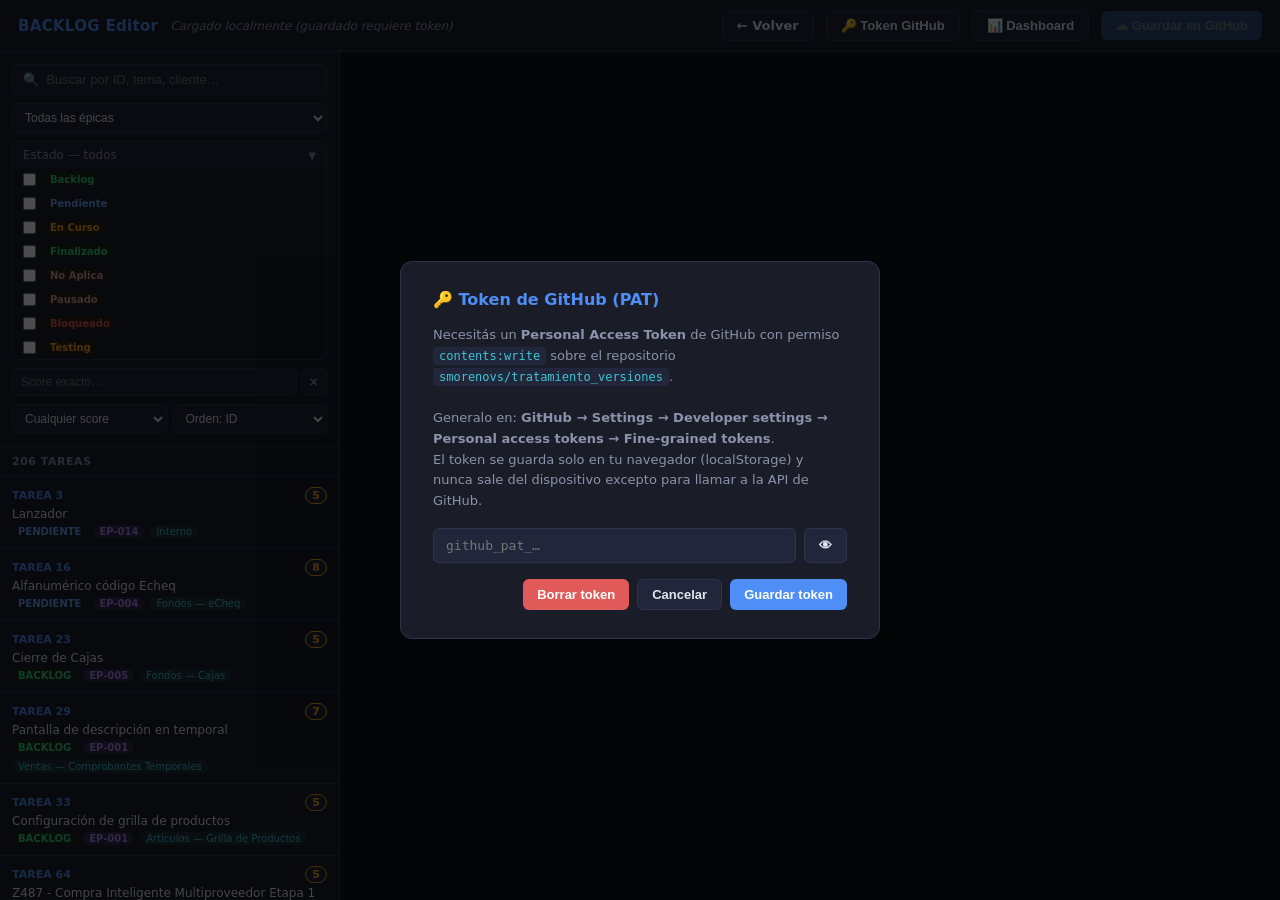
==== commit 7d1279b1: "Filtro de Score" ====
--- a/backlog.html
+++ b/backlog.html
@@ -235,11 +235,20 @@
   .dash-prop-track { height: 8px; background: var(--bg3); border-radius: 4px; overflow: hidden; }
   .dash-prop-fill { height: 100%; background: var(--yellow); border-radius: 4px; }
   /* Distribución */
-  .dist-row { display: flex; align-items: center; gap: 8px; margin-bottom: 5px; font-size: 12px; }
+  .dist-row { display: flex; align-items: center; gap: 8px; margin-bottom: 5px; font-size: 12px; cursor: pointer; padding: 2px 4px; border-radius: 4px; transition: background .1s; }
+  .dist-row:hover { background: rgba(79,142,247,.1); }
+  .dist-row.active-filter { background: rgba(79,142,247,.18); outline: 1px solid var(--accent); }
   .dist-key { width: 28px; text-align: right; color: var(--accent); font-weight: 700; flex-shrink: 0; }
   .dist-track { flex: 1; height: 14px; background: var(--bg3); border-radius: 3px; overflow: hidden; }
   .dist-fill { height: 100%; background: var(--accent); border-radius: 3px; opacity: .8; }
   .dist-count { width: 28px; color: var(--text2); font-size: 11px; flex-shrink: 0; }
+  /* Score exacto en sidebar */
+  .score-exact-row { display: flex; gap: 4px; }
+  .score-exact-row input { flex: 1; background: var(--bg3); border: 1px solid var(--border); color: var(--text); border-radius: 6px; padding: 6px 8px; font-size: 12px; }
+  .score-exact-row input:focus { outline: none; border-color: var(--accent); }
+  .score-exact-row input.active { border-color: var(--accent); background: rgba(79,142,247,.08); }
+  .btn-clear-score { background: var(--bg3); border: 1px solid var(--border); color: var(--text2); border-radius: 6px; padding: 0 8px; font-size: 14px; cursor: pointer; }
+  .btn-clear-score:hover { color: var(--text); border-color: var(--text2); }
   /* Criterios */
   .crit-row { display: flex; align-items: center; gap: 10px; margin-bottom: 10px; font-size: 12px; }
   .crit-label { width: 100px; flex-shrink: 0; color: var(--text); font-weight: 600; }
@@ -310,6 +319,10 @@
           <label class="estado-cb-row"><input type="checkbox" value="7_BLOQUEADO"  onchange="renderList(); updateEstadoLabel()"><span class="badge badge-estado-7">Bloqueado</span></label>
           <label class="estado-cb-row"><input type="checkbox" value="8_TESTING"    onchange="renderList(); updateEstadoLabel()"><span class="badge badge-estado-3">Testing</span></label>
         </div>
+      </div>
+      <div class="score-exact-row">
+        <input id="f-score-exact" type="number" placeholder="Score exacto…" min="0" oninput="renderList(); updateScoreExactStyle()">
+        <button class="btn-clear-score" onclick="clearScoreExact()" title="Limpiar filtro">×</button>
       </div>
       <div class="filter-row">
         <select id="f-score-filter" onchange="renderList()">
@@ -709,6 +722,26 @@
 }
 
 // ── Lista de tareas ────────────────────────────────────────────────────────
+function applyScoreFilter(score) {
+  document.getElementById('f-score-exact').value = score;
+  document.getElementById('f-score-filter').value = '';
+  updateScoreExactStyle();
+  renderList();
+  if (dashActive) toggleDashboard();
+  document.getElementById('task-list').scrollTop = 0;
+}
+
+function clearScoreExact() {
+  document.getElementById('f-score-exact').value = '';
+  updateScoreExactStyle();
+  renderList();
+}
+
+function updateScoreExactStyle() {
+  const inp = document.getElementById('f-score-exact');
+  inp.classList.toggle('active', inp.value !== '');
+}
+
 function getEstadosSeleccionados() {
   return [...document.querySelectorAll('.estado-filter-body input:checked')].map(cb => cb.value);
 }
@@ -729,8 +762,9 @@
   const q     = document.getElementById('search').value.toLowerCase();
   const fEp   = document.getElementById('f-epica').value;
   const fEst  = getEstadosSeleccionados();
-  const fSc   = document.getElementById('f-score-filter').value;
-  const fSort = document.getElementById('f-sort').value;
+  const fSc      = document.getElementById('f-score-filter').value;
+  const fScExact = document.getElementById('f-score-exact').value;
+  const fSort    = document.getElementById('f-sort').value;
 
   let items = backlog.TAREAS.map(t => ({ t, cu: cuMap[t.identificador] }));
 
@@ -741,8 +775,13 @@
   );
   if (fEp)  items = items.filter(({ cu }) => cu?.tags?.epica_id === fEp);
   if (fEst.length) items = items.filter(({ t }) => fEst.includes(t.estado));
-  if (fSc === 'scored')   items = items.filter(({ cu }) => cu?.score != null);
-  if (fSc === 'unscored') items = items.filter(({ cu }) => cu?.score == null);
+  if (fScExact !== '') {
+    const exact = Number(fScExact);
+    items = items.filter(({ cu }) => cu?.score === exact);
+  } else {
+    if (fSc === 'scored')   items = items.filter(({ cu }) => cu?.score != null);
+    if (fSc === 'unscored') items = items.filter(({ cu }) => cu?.score == null);
+  }
 
   const numId = id => parseInt(id.replace(/\D/g,'')) || 0;
   if (fSort === 'id')         items.sort((a,b) => numId(a.t.identificador) - numId(b.t.identificador));
@@ -993,7 +1032,6 @@
     dash.style.display = 'none';
     btn.textContent = '📊 Dashboard';
     if (currentId) editor.style.display = 'block';
-    else           empty.style.display  = 'flex';
   }
 }
 
@@ -1098,10 +1136,12 @@
   if (distKeys.length === 0) {
     card3 += `<div style="color:var(--text2);font-size:13px">Sin tareas con score aún.</div>`;
   } else {
+    const activeExact = document.getElementById('f-score-exact').value;
     for (const k of distKeys) {
       const n = scoreDist[k];
       const pct = (n / distMax * 100).toFixed(0);
-      card3 += `<div class="dist-row">
+      const isActive = activeExact !== '' && Number(activeExact) === k;
+      card3 += `<div class="dist-row${isActive ? ' active-filter' : ''}" onclick="applyScoreFilter(${k})" title="Filtrar por score ${k}">
         <div class="dist-key">${k}</div>
         <div class="dist-track"><div class="dist-fill" style="width:${pct}%"></div></div>
         <div class="dist-count">${n}</div>
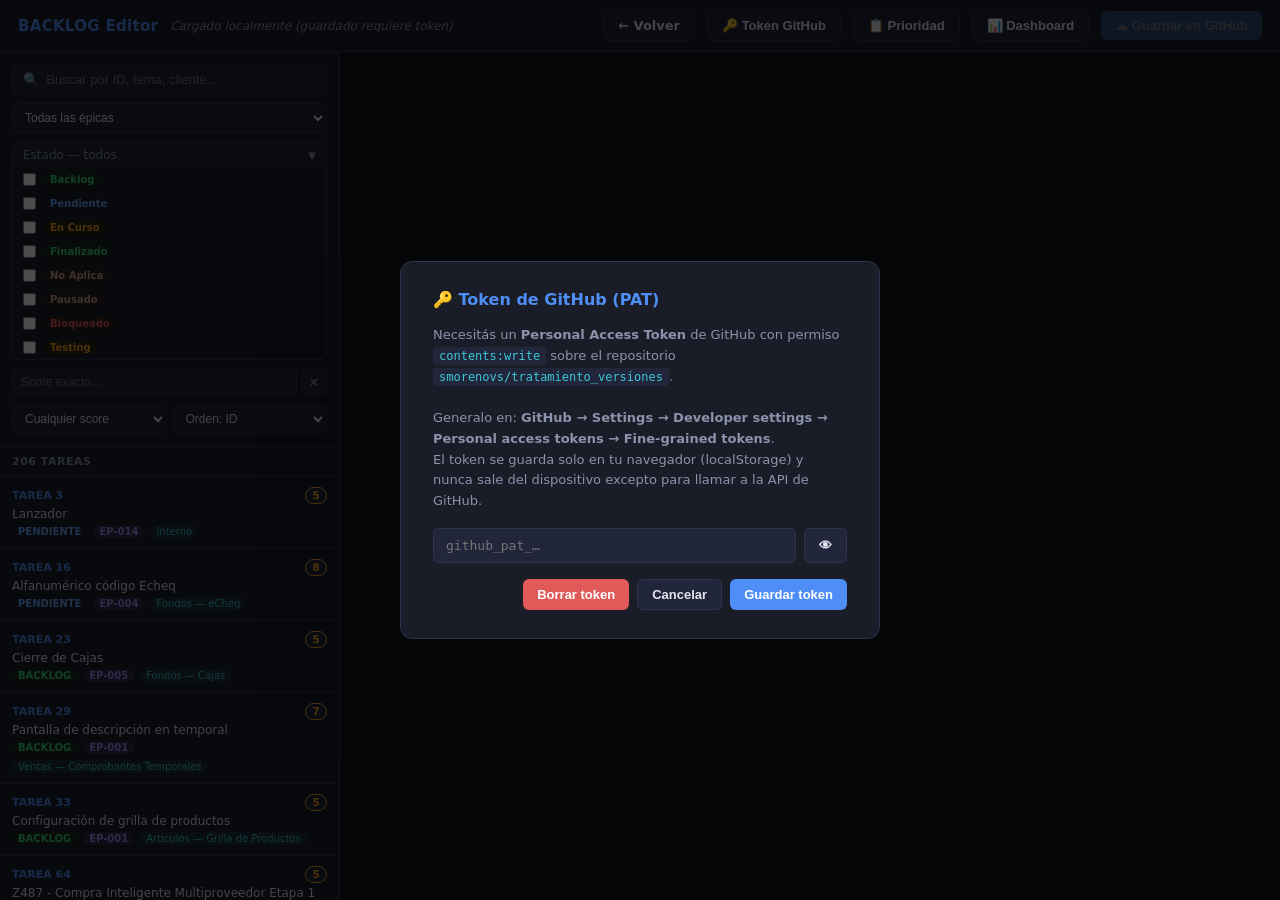
==== commit a86d05cd: "Agregado de Prioridad y Subprioridad" ====
--- a/backlog.html
+++ b/backlog.html
@@ -260,6 +260,20 @@
   .dash-legend-item { display: flex; align-items: center; gap: 4px; font-size: 10px; color: var(--text2); }
   .dash-legend-dot { width: 8px; height: 8px; border-radius: 50%; flex-shrink: 0; }
 
+  /* ── VISTA PRIORIDAD ── */
+  #prioridad-view { display: none; overflow-y: auto; padding: 24px; flex: 1; }
+  .prio-table { width: 100%; border-collapse: collapse; font-size: 13px; }
+  .prio-table th { text-align: left; padding: 8px 12px; font-size: 11px; font-weight: 700; text-transform: uppercase; letter-spacing: .5px; color: var(--text2); border-bottom: 2px solid var(--border); }
+  .prio-table td { padding: 9px 12px; border-bottom: 1px solid var(--border); vertical-align: middle; }
+  .prio-table tr:hover td { background: var(--bg3); cursor: pointer; }
+  .prio-num { font-size: 14px; font-weight: 700; color: var(--accent); text-align: center; }
+  .prio-null { color: var(--text2); text-align: center; }
+  .prio-tema { max-width: 320px; overflow: hidden; text-overflow: ellipsis; white-space: nowrap; }
+  .prio-sep td { background: rgba(79,142,247,.05); font-size: 11px; color: var(--text2); font-style: italic; padding: 5px 12px; }
+  /* Inputs prioridad en el formulario */
+  .prio-pair { display: flex; gap: 6px; }
+  .prio-pair .field { flex: 1; }
+
   /* ── TOAST ── */
   #toast {
     position: fixed; bottom: 24px; right: 24px; z-index: 200;
@@ -288,6 +302,7 @@
   <span class="sep"></span>
   <a href="index.html" class="btn-back">← Volver</a>
   <button class="btn-secondary" onclick="openPatModal()">🔑 Token GitHub</button>
+  <button class="btn-secondary" id="btn-prio" onclick="togglePrioridad()" disabled>📋 Prioridad</button>
   <button class="btn-secondary" id="btn-dash" onclick="toggleDashboard()" disabled>📊 Dashboard</button>
   <button class="btn-save" id="btn-save" onclick="saveToGitHub()" disabled>☁ Guardar en GitHub</button>
 </div>
@@ -357,6 +372,7 @@
     </div>
 
     <div id="dashboard"></div>
+    <div id="prioridad-view"></div>
 
     <div id="editor">
       <!-- HEADER DE TAREA -->
@@ -403,6 +419,16 @@
           <div class="field">
             <label>Responsable</label>
             <input type="text" id="f-responsable" oninput="markDirty()">
+          </div>
+          <div class="prio-pair">
+            <div class="field">
+              <label>Prioridad</label>
+              <input type="number" id="f-prioridad" min="1" placeholder="—" oninput="markDirty()">
+            </div>
+            <div class="field">
+              <label>Subprioridad</label>
+              <input type="number" id="f-subprioridad" min="1" placeholder="—" oninput="markDirty()">
+            </div>
           </div>
           <div class="field col-span-2">
             <label>Detalle</label>
@@ -606,6 +632,7 @@
     document.getElementById('sync-status').textContent = 'Sincronizado con GitHub';
     document.getElementById('btn-save').disabled = !hasPat();
     document.getElementById('btn-dash').disabled = false;
+    document.getElementById('btn-prio').disabled = false;
   } catch (e) {
     // Fallback: intentar fetch directo (funciona en GitHub Pages sin PAT para repos públicos)
     try {
@@ -617,6 +644,7 @@
       document.getElementById('sync-status').textContent = 'Cargado localmente (guardado requiere token)';
       document.getElementById('btn-save').disabled = !hasPat();
       document.getElementById('btn-dash').disabled = false;
+      document.getElementById('btn-prio').disabled = false;
     } catch (e2) {
       document.getElementById('loading-state').style.display = 'none';
       document.getElementById('empty-state').style.display = 'flex';
@@ -833,13 +861,15 @@
   const t  = tarMap[id];
   const cu = cuMap[id] || {};
 
-  document.getElementById('f-ident').value       = t.identificador;
-  document.getElementById('f-tema').value        = t.tema;
-  document.getElementById('f-cliente').value     = t.cliente;
-  document.getElementById('f-tipo').value        = t.tipo;
-  document.getElementById('f-estado-t').value    = t.estado;
-  document.getElementById('f-responsable').value = t.responsable;
-  document.getElementById('f-detalle').value     = t.detalle;
+  document.getElementById('f-ident').value          = t.identificador;
+  document.getElementById('f-tema').value           = t.tema;
+  document.getElementById('f-cliente').value        = t.cliente;
+  document.getElementById('f-tipo').value           = t.tipo;
+  document.getElementById('f-estado-t').value       = t.estado;
+  document.getElementById('f-responsable').value    = t.responsable;
+  document.getElementById('f-detalle').value        = t.detalle;
+  document.getElementById('f-prioridad').value      = t.prioridad    ?? '';
+  document.getElementById('f-subprioridad').value   = t.subprioridad ?? '';
 
   document.getElementById('f-hu').value          = cu.historia_usuario || '';
   document.getElementById('f-modulo').value      = cu.tags?.modulo || '';
@@ -916,6 +946,8 @@
   t.estado      = document.getElementById('f-estado-t').value;
   t.responsable = document.getElementById('f-responsable').value;
   t.detalle     = document.getElementById('f-detalle').value;
+  t.prioridad    = parseScore(document.getElementById('f-prioridad').value);
+  t.subprioridad = parseScore(document.getElementById('f-subprioridad').value);
 
   cu.historia_usuario     = document.getElementById('f-hu').value;
   cu.tags.modulo          = document.getElementById('f-modulo').value;
@@ -1012,10 +1044,93 @@
   if (e.key === 'Escape') closePatModal();
 });
 
+// ── Vista Prioridad ────────────────────────────────────────────────────────
+let prioActive = false;
+
+function togglePrioridad() {
+  if (dashActive) toggleDashboard();
+  prioActive = !prioActive;
+  const btn   = document.getElementById('btn-prio');
+  const panel = document.getElementById('prioridad-view');
+  const editor = document.getElementById('editor');
+  const empty  = document.getElementById('empty-state');
+
+  if (prioActive) {
+    editor.style.display = 'none';
+    empty.style.display  = 'none';
+    panel.style.display  = 'block';
+    btn.textContent = '✕ Cerrar';
+    renderPrioridad();
+  } else {
+    panel.style.display = 'none';
+    btn.textContent = '📋 Prioridad';
+    if (currentId) editor.style.display = 'block';
+  }
+}
+
+function renderPrioridad() {
+  if (!backlog) return;
+  if (currentId) saveCurrentToMemory();
+
+  const tareas = backlog.TAREAS.map(t => ({ t, cu: cuMap[t.identificador] }));
+
+  const conPrio   = tareas.filter(({ t }) => t.prioridad != null);
+  const sinPrio   = tareas.filter(({ t }) => t.prioridad == null);
+
+  conPrio.sort((a, b) => {
+    if (a.t.prioridad !== b.t.prioridad) return a.t.prioridad - b.t.prioridad;
+    const sa = a.t.subprioridad ?? Infinity;
+    const sb = b.t.subprioridad ?? Infinity;
+    return sa - sb;
+  });
+
+  const row = ({ t, cu }, cls = '') => {
+    const ep  = cu?.tags?.epica_id || '—';
+    const est = estadoLabel(t.estado);
+    const estCls = badgeEstadoClass(t.estado);
+    const prio = t.prioridad    != null ? `<span class="prio-num">${t.prioridad}</span>`    : '<span class="prio-null">—</span>';
+    const sub  = t.subprioridad != null ? `<span class="prio-num">${t.subprioridad}</span>` : '<span class="prio-null">—</span>';
+    return `<tr class="${cls}" onclick="openFromPrio('${t.identificador}')">
+      <td style="text-align:center">${prio}</td>
+      <td style="text-align:center">${sub}</td>
+      <td style="color:var(--accent);font-weight:700;white-space:nowrap">${t.identificador}</td>
+      <td class="prio-tema" title="${escHtml(t.tema)}">${escHtml(t.tema)}</td>
+      <td><span class="badge badge-epica">${ep}</span></td>
+      <td><span class="badge ${estCls}">${est}</span></td>
+    </tr>`;
+  };
+
+  let html = `<table class="prio-table">
+    <thead><tr>
+      <th style="text-align:center;width:60px">Prio.</th>
+      <th style="text-align:center;width:60px">Sub.</th>
+      <th style="width:110px">ID</th>
+      <th>Tema</th>
+      <th style="width:80px">Épica</th>
+      <th style="width:110px">Estado</th>
+    </tr></thead><tbody>`;
+
+  for (const item of conPrio) html += row(item);
+
+  if (sinPrio.length) {
+    html += `<tr class="prio-sep"><td colspan="6">Sin prioridad asignada (${sinPrio.length} tareas)</td></tr>`;
+    for (const item of sinPrio) html += row(item);
+  }
+
+  html += '</tbody></table>';
+  document.getElementById('prioridad-view').innerHTML = html;
+}
+
+function openFromPrio(id) {
+  togglePrioridad();
+  selectTask(id);
+}
+
 // ── Dashboard ─────────────────────────────────────────────────────────────
 let dashActive = false;
 
 function toggleDashboard() {
+  if (prioActive) togglePrioridad();
   dashActive = !dashActive;
   const btn = document.getElementById('btn-dash');
   const dash = document.getElementById('dashboard');
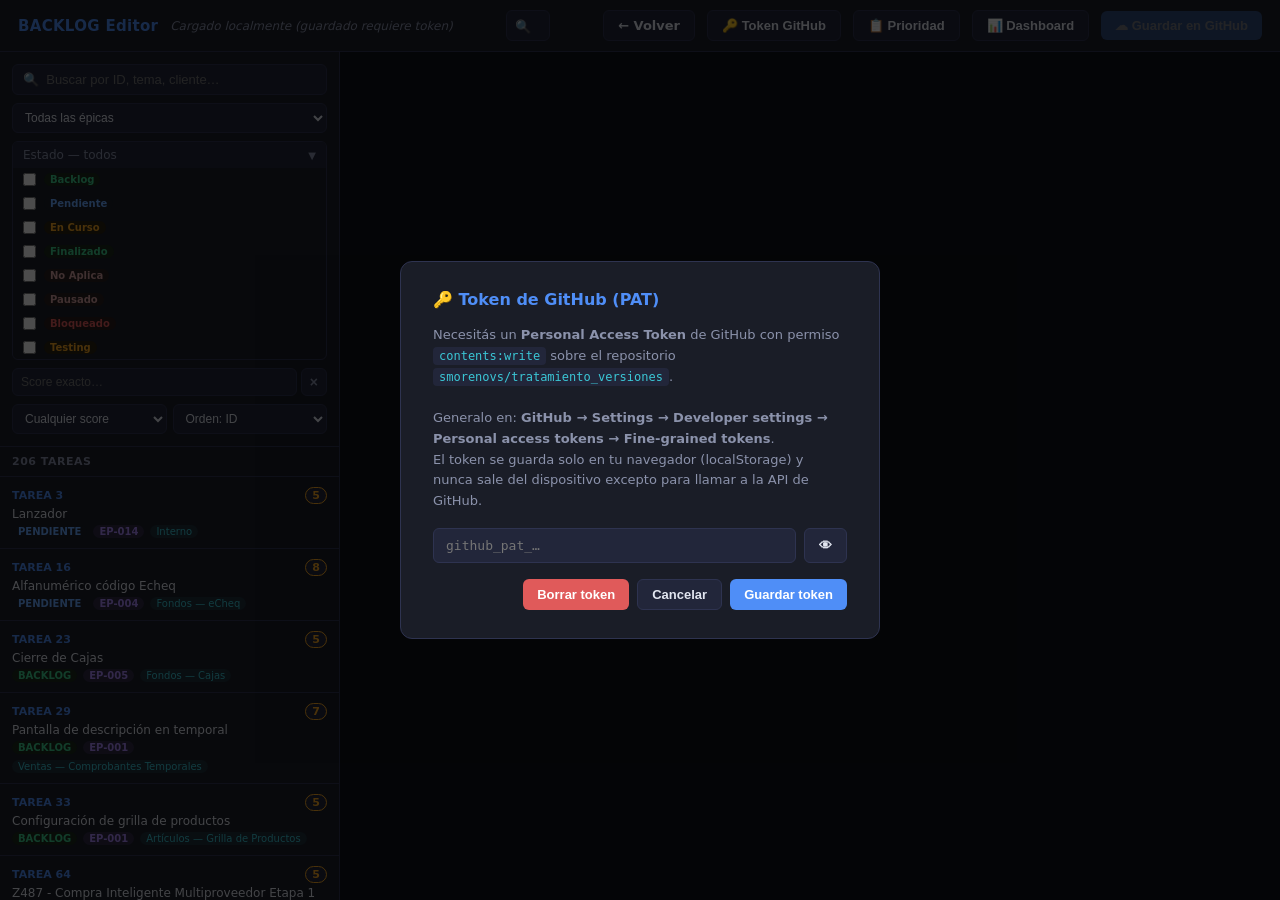
==== commit b50f112b: "Mejora filtro prioridad" ====
--- a/backlog.html
+++ b/backlog.html
@@ -262,17 +262,63 @@
 
   /* ── VISTA PRIORIDAD ── */
   #prioridad-view { display: none; overflow-y: auto; padding: 24px; flex: 1; }
+  .prio-sort-bar { display: flex; align-items: center; gap: 6px; margin-bottom: 16px; flex-wrap: wrap; }
+  .prio-sort-bar span { font-size: 11px; color: var(--text2); font-weight: 600; text-transform: uppercase; letter-spacing: .5px; margin-right: 4px; }
+  .prio-sort-btn { background: var(--bg3); border: 1px solid var(--border); color: var(--text2); border-radius: 20px; padding: 4px 12px; font-size: 12px; font-weight: 600; cursor: pointer; transition: all .15s; }
+  .prio-sort-btn:hover { border-color: var(--accent); color: var(--text); }
+  .prio-sort-btn.active { background: rgba(79,142,247,.15); border-color: var(--accent); color: var(--accent); }
   .prio-table { width: 100%; border-collapse: collapse; font-size: 13px; }
   .prio-table th { text-align: left; padding: 8px 12px; font-size: 11px; font-weight: 700; text-transform: uppercase; letter-spacing: .5px; color: var(--text2); border-bottom: 2px solid var(--border); }
   .prio-table td { padding: 9px 12px; border-bottom: 1px solid var(--border); vertical-align: middle; }
   .prio-table tr:hover td { background: var(--bg3); cursor: pointer; }
   .prio-num { font-size: 14px; font-weight: 700; color: var(--accent); text-align: center; }
+  .prio-score { font-size: 14px; font-weight: 700; color: var(--yellow); }
   .prio-null { color: var(--text2); text-align: center; }
-  .prio-tema { max-width: 320px; overflow: hidden; text-overflow: ellipsis; white-space: nowrap; }
+  .prio-tema { max-width: 280px; overflow: hidden; text-overflow: ellipsis; white-space: nowrap; }
   .prio-sep td { background: rgba(79,142,247,.05); font-size: 11px; color: var(--text2); font-style: italic; padding: 5px 12px; }
   /* Inputs prioridad en el formulario */
   .prio-pair { display: flex; gap: 6px; }
   .prio-pair .field { flex: 1; }
+
+  /* ── GLOBAL SEARCH ── */
+  #global-search-wrap { position: relative; flex: 1; max-width: 380px; }
+  #global-search {
+    width: 100%; background: var(--bg3); border: 1px solid var(--border);
+    color: var(--text); border-radius: 6px; padding: 7px 12px 7px 30px;
+    font-size: 13px;
+  }
+  #global-search::placeholder { color: var(--text2); }
+  #global-search:focus { outline: none; border-color: var(--accent); }
+  .gs-icon {
+    position: absolute; left: 9px; top: 50%; transform: translateY(-50%);
+    font-size: 13px; pointer-events: none; color: var(--text2);
+  }
+  #global-search-dropdown {
+    display: none; position: absolute; top: calc(100% + 6px); left: 0;
+    width: max(100%, 520px); background: var(--bg2); border: 1px solid var(--border);
+    border-radius: 8px; box-shadow: 0 8px 32px rgba(0,0,0,.55); z-index: 999;
+    max-height: 400px; overflow-y: auto;
+  }
+  #global-search-dropdown.open { display: block; }
+  .gsd-table { width: 100%; border-collapse: collapse; }
+  .gsd-table th {
+    padding: 7px 10px; font-size: 10px; font-weight: 700; color: var(--text2);
+    text-transform: uppercase; letter-spacing: .5px;
+    border-bottom: 1px solid var(--border); background: var(--bg3); text-align: left;
+    position: sticky; top: 0;
+  }
+  .gsd-table td { padding: 8px 10px; font-size: 12px; border-bottom: 1px solid var(--border); }
+  .gsd-table tr:last-child td { border-bottom: none; }
+  .gsd-table tbody tr { cursor: pointer; transition: background .1s; }
+  .gsd-table tbody tr:hover { background: rgba(79,142,247,.08); }
+  .gsd-id { color: var(--accent); font-weight: 700; white-space: nowrap; }
+  .gsd-tema { max-width: 240px; overflow: hidden; text-overflow: ellipsis; white-space: nowrap; }
+  .gsd-count {
+    padding: 6px 10px; font-size: 11px; color: var(--text2);
+    border-top: 1px solid var(--border); background: var(--bg3);
+    border-radius: 0 0 8px 8px;
+  }
+  mark.gsd-hl { background: rgba(79,142,247,.35); color: inherit; border-radius: 2px; }
 
   /* ── TOAST ── */
   #toast {
@@ -299,6 +345,13 @@
   <h1>BACKLOG Editor</h1>
   <span id="sync-status">Cargando…</span>
   <span id="dirty-badge">● Sin guardar</span>
+  <span class="sep"></span>
+  <div id="global-search-wrap">
+    <span class="gs-icon">🔍</span>
+    <input id="global-search" type="text" placeholder="Buscar tarea…"
+           oninput="onGlobalSearch()" onkeydown="onGlobalSearchKey(event)">
+    <div id="global-search-dropdown"></div>
+  </div>
   <span class="sep"></span>
   <a href="index.html" class="btn-back">← Volver</a>
   <button class="btn-secondary" onclick="openPatModal()">🔑 Token GitHub</button>
@@ -1068,28 +1121,154 @@
   }
 }
 
+// ── Global search ──────────────────────────────────────────────────────────
+let globalSearchTerm = '';
+
+function onGlobalSearch() {
+  const q = document.getElementById('global-search').value.trim().toLowerCase();
+  globalSearchTerm = q;
+  const dd = document.getElementById('global-search-dropdown');
+  if (prioActive) renderPrioridad();
+  if (!q) { dd.classList.remove('open'); dd.innerHTML = ''; return; }
+  if (!backlog) { dd.classList.remove('open'); return; }
+
+  const matches = [];
+  for (const t of backlog.TAREAS) {
+    const cu = cuMap[t.identificador];
+    const hay = [t.identificador, t.tema, t.detalle, t.cliente, cu?.historia_usuario]
+      .filter(Boolean).join(' ').toLowerCase();
+    if (hay.includes(q)) matches.push({ t, cu });
+    if (matches.length >= 20) break;
+  }
+
+  if (!matches.length) {
+    dd.innerHTML = '<div class="gsd-count">Sin resultados.</div>';
+    dd.classList.add('open');
+    return;
+  }
+
+  const rows = matches.map(({ t, cu }) => {
+    const ep     = cu?.tags?.epica_id || '—';
+    const est    = estadoLabel(t.estado);
+    const estCls = badgeEstadoClass(t.estado);
+    const tema   = gsdHighlight(escHtml(t.tema), q);
+    return `<tr onclick="selectFromGlobalSearch('${t.identificador}')">
+      <td class="gsd-id">${t.identificador}</td>
+      <td class="gsd-tema" title="${escHtml(t.tema)}">${tema}</td>
+      <td><span class="badge badge-epica">${ep}</span></td>
+      <td><span class="badge ${estCls}">${est}</span></td>
+    </tr>`;
+  }).join('');
+
+  const total = matches.length;
+  const suffix = total === 20 ? ' (mostrando primeros 20)' : '';
+  dd.innerHTML = `<table class="gsd-table">
+    <thead><tr><th>ID</th><th>Tema</th><th>Épica</th><th>Estado</th></tr></thead>
+    <tbody>${rows}</tbody>
+  </table><div class="gsd-count">${total} resultado${total !== 1 ? 's' : ''}${suffix}</div>`;
+  dd.classList.add('open');
+}
+
+function gsdHighlight(text, q) {
+  if (!q) return text;
+  const idx = text.toLowerCase().indexOf(q);
+  if (idx === -1) return text;
+  return text.slice(0, idx)
+    + '<mark class="gsd-hl">' + text.slice(idx, idx + q.length) + '</mark>'
+    + text.slice(idx + q.length);
+}
+
+function onGlobalSearchKey(e) {
+  if (e.key === 'Escape') closeGlobalSearch();
+}
+
+function closeGlobalSearch() {
+  const inp = document.getElementById('global-search');
+  const dd  = document.getElementById('global-search-dropdown');
+  if (inp) inp.value = '';
+  if (dd) dd.classList.remove('open');
+  globalSearchTerm = '';
+  if (prioActive) renderPrioridad();
+}
+
+function selectFromGlobalSearch(id) {
+  closeGlobalSearch();
+  if (prioActive) togglePrioridad();
+  if (dashActive) toggleDashboard();
+  selectTask(id);
+}
+
+document.addEventListener('click', e => {
+  const wrap = document.getElementById('global-search-wrap');
+  if (wrap && !wrap.contains(e.target)) {
+    const dd = document.getElementById('global-search-dropdown');
+    if (dd) dd.classList.remove('open');
+  }
+});
+
+// ── Prioridad view ─────────────────────────────────────────────────────────
+let prioSort = 'prioridad';
+
+function setPrioSort(key) {
+  prioSort = key;
+  renderPrioridad();
+}
+
 function renderPrioridad() {
   if (!backlog) return;
   if (currentId) saveCurrentToMemory();
 
-  const tareas = backlog.TAREAS.map(t => ({ t, cu: cuMap[t.identificador] }));
-
-  const conPrio   = tareas.filter(({ t }) => t.prioridad != null);
-  const sinPrio   = tareas.filter(({ t }) => t.prioridad == null);
-
-  conPrio.sort((a, b) => {
-    if (a.t.prioridad !== b.t.prioridad) return a.t.prioridad - b.t.prioridad;
-    const sa = a.t.subprioridad ?? Infinity;
-    const sb = b.t.subprioridad ?? Infinity;
-    return sa - sb;
-  });
+  const gq = globalSearchTerm.toLowerCase();
+  const allTareas = backlog.TAREAS.map(t => ({ t, cu: cuMap[t.identificador] }));
+  const tareas = gq
+    ? allTareas.filter(({ t, cu }) => {
+        const hay = [t.identificador, t.tema, t.detalle, t.cliente, cu?.historia_usuario]
+          .filter(Boolean).join(' ').toLowerCase();
+        return hay.includes(gq);
+      })
+    : allTareas;
+
+  const comparators = {
+    prioridad:    (a, b) => {
+      const pa = a.t.prioridad ?? Infinity, pb = b.t.prioridad ?? Infinity;
+      if (pa !== pb) return pa - pb;
+      return (a.t.subprioridad ?? Infinity) - (b.t.subprioridad ?? Infinity);
+    },
+    subprioridad: (a, b) => (a.t.subprioridad ?? Infinity) - (b.t.subprioridad ?? Infinity),
+    id:           (a, b) => {
+      const na = parseInt(a.t.identificador.replace(/\D/g, '')) || 0;
+      const nb = parseInt(b.t.identificador.replace(/\D/g, '')) || 0;
+      return na - nb;
+    },
+    epica:        (a, b) => (a.cu?.tags?.epica_id || '').localeCompare(b.cu?.tags?.epica_id || ''),
+    estado:       (a, b) => (a.t.estado || '').localeCompare(b.t.estado || ''),
+    score:        (a, b) => (b.cu?.score ?? -1) - (a.cu?.score ?? -1),
+  };
+
+  const sorted = [...tareas].sort(comparators[prioSort] || comparators.prioridad);
+  const conPrio = tareas.filter(({ t }) => t.prioridad != null);
+  const sinPrio = tareas.filter(({ t }) => t.prioridad == null);
+
+  const sortKeys = ['prioridad','id','epica','estado','score'];
+  const sortLabels = { prioridad:'Prioridad', id:'ID', epica:'Épica', estado:'Estado', score:'Score' };
+
+  const filterBadge = gq
+    ? `<span style="margin-left:8px;font-size:11px;background:rgba(79,142,247,.15);color:var(--accent);border:1px solid var(--accent);border-radius:10px;padding:2px 8px">🔍 "${gq}" — ${tareas.length} resultado${tareas.length !== 1 ? 's' : ''}</span>`
+    : '';
+
+  const sortBar = `<div class="prio-sort-bar">
+    <span style="font-size:12px;color:var(--text2);font-weight:600">Ordenar:</span>
+    ${sortKeys.map(k => `<button class="prio-sort-btn${prioSort===k?' active':''}" onclick="setPrioSort('${k}')">${sortLabels[k]}</button>`).join('')}
+    ${filterBadge}
+  </div>`;
 
   const row = ({ t, cu }, cls = '') => {
     const ep  = cu?.tags?.epica_id || '—';
     const est = estadoLabel(t.estado);
     const estCls = badgeEstadoClass(t.estado);
-    const prio = t.prioridad    != null ? `<span class="prio-num">${t.prioridad}</span>`    : '<span class="prio-null">—</span>';
-    const sub  = t.subprioridad != null ? `<span class="prio-num">${t.subprioridad}</span>` : '<span class="prio-null">—</span>';
+    const prio  = t.prioridad    != null ? `<span class="prio-num">${t.prioridad}</span>`    : '<span class="prio-null">—</span>';
+    const sub   = t.subprioridad != null ? `<span class="prio-num">${t.subprioridad}</span>` : '<span class="prio-null">—</span>';
+    const score = cu?.score      != null ? `<span class="prio-score">${cu.score}</span>`     : '<span class="prio-null">—</span>';
     return `<tr class="${cls}" onclick="openFromPrio('${t.identificador}')">
       <td style="text-align:center">${prio}</td>
       <td style="text-align:center">${sub}</td>
@@ -1097,10 +1276,11 @@
       <td class="prio-tema" title="${escHtml(t.tema)}">${escHtml(t.tema)}</td>
       <td><span class="badge badge-epica">${ep}</span></td>
       <td><span class="badge ${estCls}">${est}</span></td>
+      <td style="text-align:center">${score}</td>
     </tr>`;
   };
 
-  let html = `<table class="prio-table">
+  let html = sortBar + `<table class="prio-table">
     <thead><tr>
       <th style="text-align:center;width:60px">Prio.</th>
       <th style="text-align:center;width:60px">Sub.</th>
@@ -1108,13 +1288,19 @@
       <th>Tema</th>
       <th style="width:80px">Épica</th>
       <th style="width:110px">Estado</th>
+      <th style="text-align:center;width:60px">Score</th>
     </tr></thead><tbody>`;
 
-  for (const item of conPrio) html += row(item);
-
-  if (sinPrio.length) {
-    html += `<tr class="prio-sep"><td colspan="6">Sin prioridad asignada (${sinPrio.length} tareas)</td></tr>`;
-    for (const item of sinPrio) html += row(item);
+  if (prioSort === 'prioridad') {
+    conPrio.sort(comparators.prioridad);
+    sinPrio.sort(comparators.prioridad);
+    for (const item of conPrio) html += row(item);
+    if (sinPrio.length) {
+      html += `<tr class="prio-sep"><td colspan="7">Sin prioridad asignada (${sinPrio.length} tareas)</td></tr>`;
+      for (const item of sinPrio) html += row(item);
+    }
+  } else {
+    for (const item of sorted) html += row(item);
   }
 
   html += '</tbody></table>';
